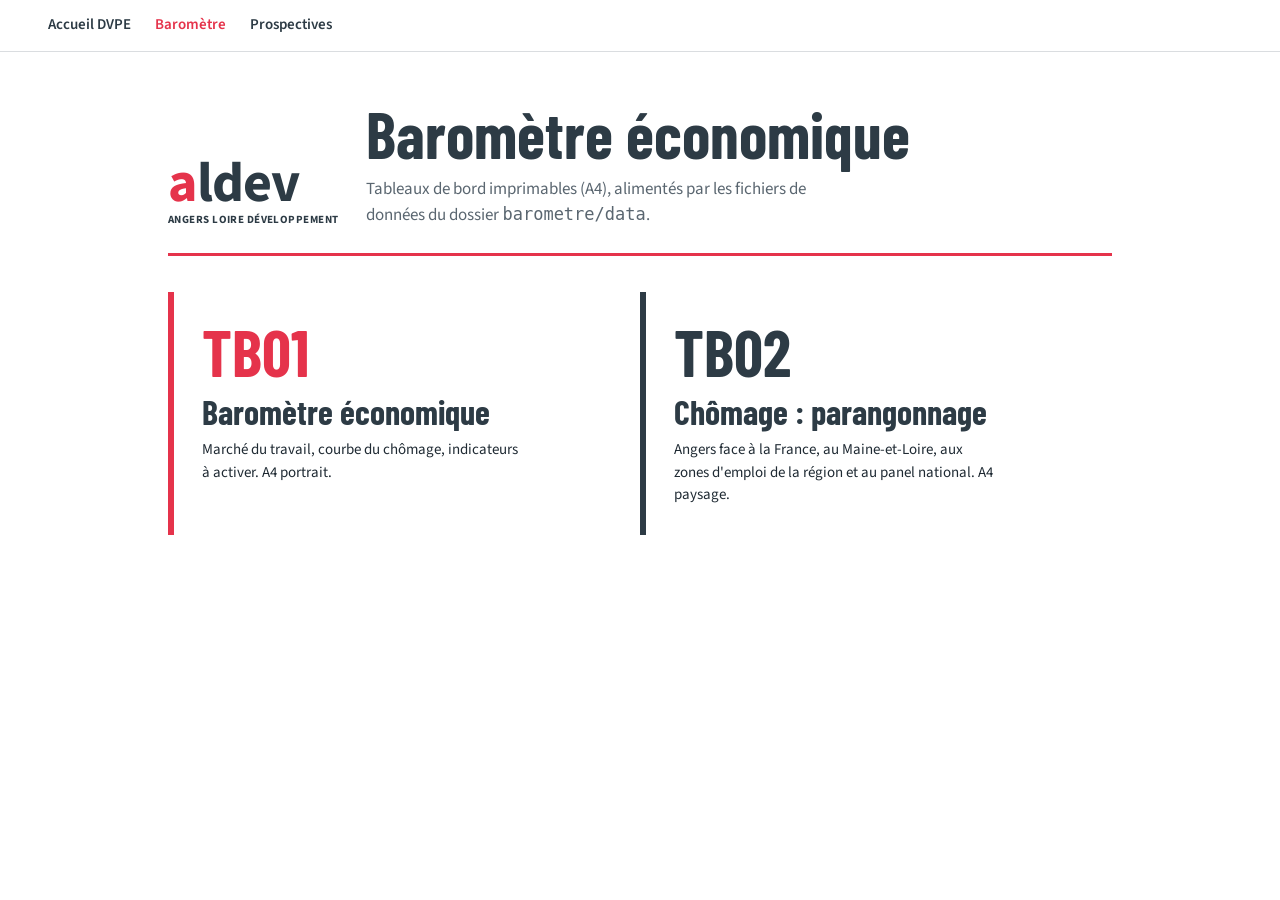
==== barometre.html @ 70fb4c6d "v0" ====
<!doctype html>
<html lang="fr">
<head>
<meta charset="utf-8">
<meta name="viewport" content="width=device-width, initial-scale=1">
<title>Baromètre · DVPE Aldev</title>
<link rel="stylesheet" href="assets/dvpe.css">
</head>
<body>
<nav class="barre-nav"><a href="index.html">Accueil DVPE</a><a href="barometre.html" aria-current="page">Baromètre</a><a href="prospectives.html">Prospectives</a></nav>
<main class="accueil">
  <header class="accueil-tete">
    <a class="marque" href="index.html" aria-label="Accueil"><span>aldev</span><small>Angers Loire Développement</small></a>
    <div>
      <h1>Baromètre économique</h1>
      <p>Tableaux de bord imprimables (A4), alimentés par les fichiers de données du dossier <code>barometre/data</code>.</p>
    </div>
  </header>
  <div class="portes">
    <a class="porte" href="barometre/TB01.html">
      <span class="chiffre">TB01</span>
      <h2>Baromètre économique</h2>
      <p>Marché du travail, courbe du chômage, indicateurs à activer. A4 portrait.</p>
    </a>
    <a class="porte" href="barometre/TB02.html">
      <span class="chiffre">TB02</span>
      <h2>Chômage : parangonnage</h2>
      <p>Angers face à la France, au Maine-et-Loire, aux zones d'emploi de la région et au panel national. A4 paysage.</p>
    </a>
  </div>
</main>
</body>
</html>
---- assets/dvpe.css ----
/* DVPE · Aldev — charte des fiches prospectives */
@import url("https://fonts.googleapis.com/css2?family=Barlow+Condensed:wght@600;700&family=Source+Sans+3:ital,wght@0,400;0,600;0,700;1,400&display=swap");

:root {
  --rouge: #E5334B; --ardoise: #2D3B45; --texte: #1F2A33; --gris: #5A6670;
  --fond-encart: #F1F2F3; --trait: #DADDE0;
  --bleu: #1F4E8C; --vert: #12706A; --brun: #8A4A0E;
  --clair: #9DB9DC; --sable: #D9BE93; --rail: #E4E7EA;
  --titres: "Barlow Condensed", "Arial Narrow", sans-serif;
  --corps: "Source Sans 3", "Segoe UI", Arial, sans-serif;
}
* { box-sizing: border-box; }
html { -webkit-text-size-adjust: 100%; }
body { margin: 0; font: 15px/1.5 var(--corps); color: var(--texte); background: #fff; }
a { color: var(--ardoise); }
a:focus-visible { outline: 3px solid var(--rouge); outline-offset: 2px; }
h1, h2, h3 { font-family: var(--titres); font-weight: 700; margin: 0; line-height: 1.05; }
h2 { font-size: 20px; letter-spacing: .02em; text-transform: uppercase; margin-bottom: 12px; }
p { margin: 0 0 10px; }
.sr { position: absolute; width: 1px; height: 1px; overflow: hidden; clip: rect(0 0 0 0); }
.todo { color: var(--gris); font-style: italic; }

/* Navigation commune */
.barre-nav { display: flex; gap: 24px; padding: 14px clamp(16px, 4vw, 48px); border-bottom: 1px solid var(--trait); font-weight: 600; }
.barre-nav a { text-decoration: none; }
.barre-nav a:hover, .barre-nav a[aria-current] { color: var(--rouge); }

/* Marque */
.marque { display: inline-flex; flex-direction: column; text-decoration: none; color: var(--ardoise); }
.marque span { font: 700 34px/1 var(--corps); letter-spacing: -.02em; }
.marque span::first-letter { color: var(--rouge); }
.marque small { font-size: 7.5px; font-weight: 700; text-transform: uppercase; letter-spacing: .04em; }

/* ---------- Fiche ---------- */
.fiche { max-width: 960px; margin: 0 auto; padding: 32px clamp(16px, 4vw, 44px) 48px; }
.f-tete { display: grid; grid-template-columns: auto 1fr auto; gap: 24px; align-items: start; padding-bottom: 14px; border-bottom: 3px solid var(--rouge); margin-bottom: 20px; }
.kicker { font: 700 14px var(--titres); letter-spacing: .1em; text-transform: uppercase; margin-bottom: 6px; }
.badge { background: #F6D97A; padding: 1px 8px; margin-left: 8px; }
.f-tete h1 { font-size: clamp(30px, 4.6vw, 40px); color: var(--ardoise); }
.f-sous { color: var(--gris); margin: 8px 0 0; }
.f-meta { display: flex; flex-direction: column; text-align: right; font-size: 13.5px; color: var(--gris); line-height: 1.7; white-space: nowrap; }
.f-meta strong { color: var(--texte); }

.fiche > section, .rangee { margin-bottom: 22px; }
.rangee.deux { display: grid; grid-template-columns: 1fr 1.2fr; gap: 16px; }
.rangee.deux > section { margin: 0; }
.encart { background: var(--fond-encart); padding: 18px; }
.tuiles { display: grid; grid-template-columns: repeat(4, 1fr); gap: 8px; margin-bottom: 12px; }
.tuiles div { background: #fff; padding: 8px 6px; text-align: center; display: flex; flex-direction: column; }
.tuiles b { font: 700 30px/1 var(--titres); color: var(--rouge); }
.tuiles span { font-size: 12.5px; line-height: 1.3; margin-top: 4px; }
.sources { font-size: 13.5px; margin: 0; }

.titre-ligne { display: flex; justify-content: space-between; align-items: baseline; gap: 16px; flex-wrap: wrap; }
.note { font-size: 13px; color: var(--gris); }
.alerte { font-size: 13px; font-weight: 700; color: #B86A00; }

.diag { display: grid; grid-template-columns: repeat(4, 1fr); gap: 18px; }
.diag div { border-top: 3px solid var(--ardoise); padding-top: 6px; display: flex; flex-direction: column; }
.diag div:last-child { border-color: var(--rouge); }
.diag div:last-child b { color: var(--rouge); }
.diag b { font: 700 34px/1.1 var(--titres); color: var(--ardoise); }
.diag span { font-size: 13.5px; line-height: 1.35; }

.puces { list-style: none; padding: 0; margin: 0 0 12px; display: flex; flex-wrap: wrap; gap: 6px; }
.puces li { border: 1px solid #9AA3AA; padding: 2px 9px; font-size: 13.5px; }

.scens { display: grid; grid-template-columns: repeat(3, 1fr); gap: 12px; }
.scen { border: 1px solid var(--trait); display: flex; flex-direction: column; --c: var(--bleu); }
.scen.c-vert { --c: var(--vert); } .scen.c-brun { --c: var(--brun); }
.scen header { background: var(--c); color: #fff; padding: 8px 12px; }
.scen h3 { font-size: 22px; }
.scen header p { margin: 0; font-size: 13px; }
.scen-corps { padding: 12px; font-size: 14px; flex: 1; }
.scen-corps p { margin-bottom: 8px; }
.scen.brouillon { border: 1.5px dashed var(--c); }
.scen.brouillon header { background: var(--fond-encart); color: var(--c); }
.scen.brouillon header p { color: var(--gris); }
.scen.brouillon h3 .todo { color: inherit; }
.scen-chiffre strong { color: var(--c); }
.declencheur { border-bottom: 1px solid var(--trait); padding-bottom: 8px; }
.declencheur strong, .carte strong { color: var(--c); }
.carte { border-top: 2px solid var(--c); padding-top: 8px; margin-top: 4px; }
.barre { position: relative; height: 14px; background: var(--rail); margin: 4px 0 10px; display: flex; flex: 1; }
.barre .rempli { background: var(--c); height: 100%; display: block; }
.barre .clair { background: var(--clair); } .barre .sable { background: var(--sable); }
.barre .part { height: 100%; display: block; }
.barre .repere { position: absolute; top: -5px; bottom: -5px; width: 2px; background: var(--texte); }
.barre-pct { display: flex; align-items: center; gap: 10px; }
.barre-pct .barre { margin: 4px 0 10px; }
.barre-pct strong { font: 700 22px var(--titres); color: var(--c); margin-top: -6px; }

.sym { font-size: 13px; } .sym.plus { color: var(--bleu); } .sym.moins { color: #C2560B; } .sym.neutre { color: #7A858E; }

.tab { width: 100%; border-collapse: collapse; font-size: 14px; }
.tab th { text-align: left; border-bottom: 2px solid var(--texte); padding: 4px 4px; font-weight: 700; }
.tab td { border-bottom: 1px solid var(--trait); padding: 4px; }
.tab .col { text-align: center; width: 13%; }
.tab th.c0 { color: var(--bleu); } .tab th.c1 { color: var(--vert); } .tab th.c2 { color: var(--brun); }
.case { display: inline-block; width: 100%; max-width: 64px; height: 16px; vertical-align: middle; }
.case.s { background: #BCD0E8; } .case.l { background: #F1A563; }
.legende .case { width: 22px; }
.legende, .note5 { font-size: 13.5px; color: var(--gris); margin-top: 8px; }
.note5 { color: var(--texte); }
.st { font-weight: 600; white-space: nowrap; }
.st.ok { color: var(--bleu); } .st.partiel { color: #A86A0A; } .st.non { color: #C2560B; }

.etapes { list-style: none; padding: 0; margin: 0 0 12px; display: flex; justify-content: space-between; gap: 6px; text-align: center; }
.etapes li { flex: 1; display: flex; flex-direction: column; align-items: center; font-size: 13px; line-height: 1.3; }
.etapes strong { font-size: 14px; margin-top: 6px; }
.etapes span:last-child { color: var(--gris); }
.pastille { width: 28px; height: 28px; border-radius: 50%; background: var(--ardoise); color: #fff; display: grid; place-items: center; font-weight: 700; }
.etapes .actuel .pastille { background: var(--rouge); }
.etapes .avenir .pastille { background: #fff; color: var(--gris); border: 1.5px dashed var(--gris); }
.sous-titre { font-size: 18px; text-transform: uppercase; margin: 16px 0 8px; }
.pistes { list-style: none; padding: 0; margin: 0; font-size: 14.5px; }
.pistes li { margin-bottom: 6px; }

.reel { background: var(--ardoise); color: #fff; padding: 20px; display: flex; flex-direction: column; }
.reel p { font-size: 14.5px; }
.reel b { color: #F48A9A; }
.reel ul { padding-left: 0; list-style: none; margin: 0 0 12px; }
.reel li { margin-bottom: 8px; } .reel li::before { content: "· "; }
.reel .liste-titre { font-weight: 700; }
.reel .todo { color: #C5CDD3; }
.apport { margin-top: auto !important; border-top: 1px solid #56646E; padding-top: 14px; }

.f-pied { display: flex; justify-content: space-between; gap: 16px; border-top: 1px solid var(--trait); padding-top: 10px; font-size: 13px; color: var(--gris); }
.f-nav { display: flex; justify-content: space-between; margin-top: 28px; font-weight: 600; }
.erreur { color: var(--rouge); font-weight: 600; padding: 48px 0; }

/* ---------- Accueil ---------- */
.accueil { max-width: 1040px; margin: 0 auto; padding: 48px clamp(16px, 4vw, 48px) 64px; }
.accueil-tete { display: grid; grid-template-columns: auto 1fr; gap: 28px; align-items: end; border-bottom: 3px solid var(--rouge); padding-bottom: 24px; }
.accueil-tete .marque span { font-size: 56px; }
.accueil-tete .marque small { font-size: 11px; }
.accueil-tete h1 { font-size: clamp(38px, 6vw, 64px); color: var(--ardoise); }
.accueil-tete p { color: var(--gris); margin: 10px 0 0; max-width: 62ch; font-size: 17px; }
.portes { display: grid; grid-template-columns: 1fr 1fr; gap: 0; margin-top: 36px; }
.porte { display: flex; flex-direction: column; gap: 10px; padding: 28px; text-decoration: none; color: var(--texte); border-left: 6px solid var(--c, var(--rouge)); }
.porte + .porte { --c: var(--ardoise); }
.porte:hover h2 { text-decoration: underline; }
.porte h2 { font-size: 34px; text-transform: none; letter-spacing: 0; margin: 0; color: var(--ardoise); }
.porte .chiffre { font: 700 64px/1 var(--titres); color: var(--c, var(--rouge)); }
.porte p { margin: 0; max-width: 46ch; }
.porte .lien-sec { margin-top: auto; font-size: 13.5px; color: var(--gris); }
.lien-sec a { color: var(--gris); }
.accueil-pied { margin-top: 48px; font-size: 13px; color: var(--gris); border-top: 1px solid var(--trait); padding-top: 12px; }

/* ---------- Liste des prospectives ---------- */
.frise { overflow-x: auto; margin: 32px 0 40px; }
.frise-grille { position: relative; min-width: 640px; }
.frise-annees { display: grid; border-bottom: 2px solid var(--texte); font: 700 16px var(--titres); color: var(--gris); }
.frise-annees span { border-left: 1px solid var(--trait); padding: 0 6px 4px; }
.frise-ligne { position: relative; height: 34px; border-left: 1px solid transparent; }
.frise-ligne a { position: absolute; top: 6px; height: 22px; background: var(--ardoise); color: #fff; text-decoration: none; font: 600 13px/22px var(--corps); padding: 0 8px; white-space: nowrap; min-width: 26px; }
.frise-ligne a.en-cours { background: repeating-linear-gradient(135deg, var(--rouge) 0 8px, #EC5D70 8px 16px); }
.frise-ligne a:hover { background: var(--rouge); }
.frise-ligne .lib { position: absolute; top: 6px; font-size: 13px; line-height: 22px; color: var(--gris); white-space: nowrap; }
.aujourdhui { position: absolute; top: 0; bottom: 0; width: 0; border-left: 2px dashed var(--rouge); }
.cat { list-style: none; padding: 0; margin: 0; }
.cat li { display: grid; grid-template-columns: 64px 1fr auto; gap: 20px; padding: 18px 0; border-bottom: 1px solid var(--trait); align-items: baseline; }
.cat .num { font: 700 44px/1 var(--titres); color: var(--rouge); }
.cat h2 { text-transform: none; letter-spacing: 0; font-size: 26px; margin: 0 0 4px; }
.cat h2 a { text-decoration: none; color: var(--ardoise); }
.cat h2 a:hover { color: var(--rouge); }
.cat p { margin: 0; color: var(--gris); }
.cat .per { text-align: right; font-size: 13.5px; color: var(--gris); white-space: nowrap; }
.cat .per strong { color: var(--texte); display: block; }

/* ---------- Baromètre (export de l'artefact) ---------- */
.baro-cadre { overflow-x: auto; padding: 24px 16px 48px; background: #E9ECEE; }
.baro-page { width: 794px; margin: 0 auto; box-shadow: 0 1px 0 #C9CED2; }

/* ---------- Responsive ---------- */
@media (max-width: 820px) {
  .f-tete { grid-template-columns: 1fr; gap: 12px; }
  .f-meta { text-align: left; }
  .rangee.deux, .scens, .portes { grid-template-columns: 1fr; }
  .diag { grid-template-columns: 1fr 1fr; }
  .tuiles { grid-template-columns: 1fr 1fr; }
  .accueil-tete { grid-template-columns: 1fr; }
  .cat li { grid-template-columns: 48px 1fr; }
  .cat .per { grid-column: 2; text-align: left; }
  .porte + .porte { margin-top: 16px; }
}
@media print {
  @page { size: A4; margin: 10mm; }
  body { font-size: 11px; }
  .barre-nav, .f-nav { display: none; }
  .fiche { padding: 0; max-width: none; }
  .reel, .scen header, .barre span, .case, .pastille, .encart { -webkit-print-color-adjust: exact; print-color-adjust: exact; }
}
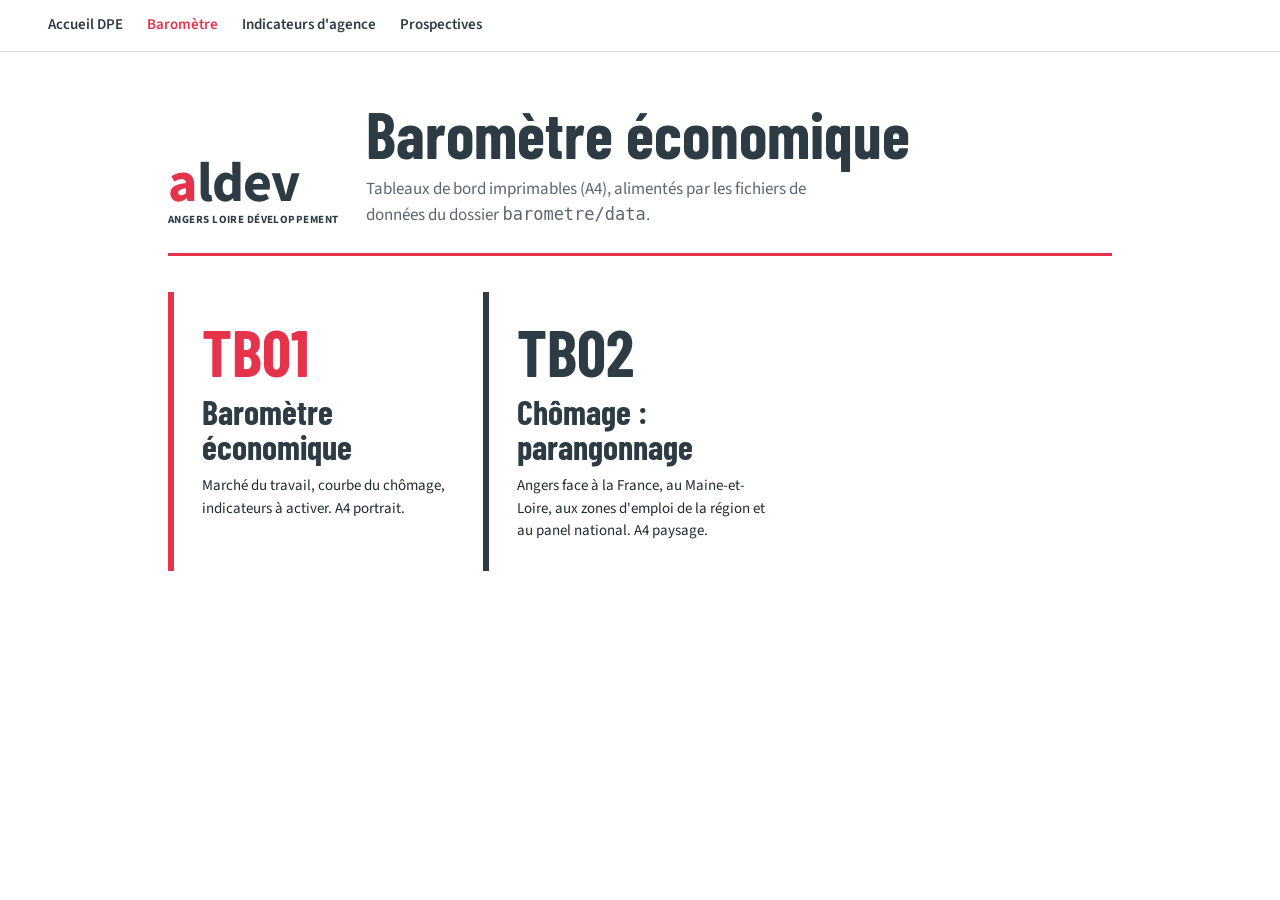
==== commit cc969134: "v1" ====
--- a/barometre.html
+++ b/barometre.html
@@ -3,11 +3,11 @@
 <head>
 <meta charset="utf-8">
 <meta name="viewport" content="width=device-width, initial-scale=1">
-<title>Baromètre · DVPE Aldev</title>
+<title>Baromètre · DPE Aldev</title>
 <link rel="stylesheet" href="assets/dvpe.css">
 </head>
 <body>
-<nav class="barre-nav"><a href="index.html">Accueil DVPE</a><a href="barometre.html" aria-current="page">Baromètre</a><a href="prospectives.html">Prospectives</a></nav>
+<nav class="barre-nav"><a href="index.html">Accueil DPE</a><a href="barometre.html" aria-current="page">Baromètre</a><a href="agence/indicateurs.html">Indicateurs d'agence</a><a href="prospectives.html">Prospectives</a></nav>
 <main class="accueil">
   <header class="accueil-tete">
     <a class="marque" href="index.html" aria-label="Accueil"><span>aldev</span><small>Angers Loire Développement</small></a>
--- a/assets/dvpe.css
+++ b/assets/dvpe.css
@@ -1,4 +1,4 @@
-/* DVPE · Aldev — charte des fiches prospectives */
+/* DPE · Aldev — charte des fiches prospectives */
 @import url("https://fonts.googleapis.com/css2?family=Barlow+Condensed:wght@600;700&family=Source+Sans+3:ital,wght@0,400;0,600;0,700;1,400&display=swap");
 
 :root {
@@ -136,9 +136,10 @@
 .accueil-tete .marque small { font-size: 11px; }
 .accueil-tete h1 { font-size: clamp(38px, 6vw, 64px); color: var(--ardoise); }
 .accueil-tete p { color: var(--gris); margin: 10px 0 0; max-width: 62ch; font-size: 17px; }
-.portes { display: grid; grid-template-columns: 1fr 1fr; gap: 0; margin-top: 36px; }
+.portes { display: grid; grid-template-columns: repeat(3, 1fr); gap: 0; margin-top: 36px; }
 .porte { display: flex; flex-direction: column; gap: 10px; padding: 28px; text-decoration: none; color: var(--texte); border-left: 6px solid var(--c, var(--rouge)); }
 .porte + .porte { --c: var(--ardoise); }
+.porte:nth-child(3) { --c: #3E7C8C; }
 .porte:hover h2 { text-decoration: underline; }
 .porte h2 { font-size: 34px; text-transform: none; letter-spacing: 0; margin: 0; color: var(--ardoise); }
 .porte .chiffre { font: 700 64px/1 var(--titres); color: var(--c, var(--rouge)); }
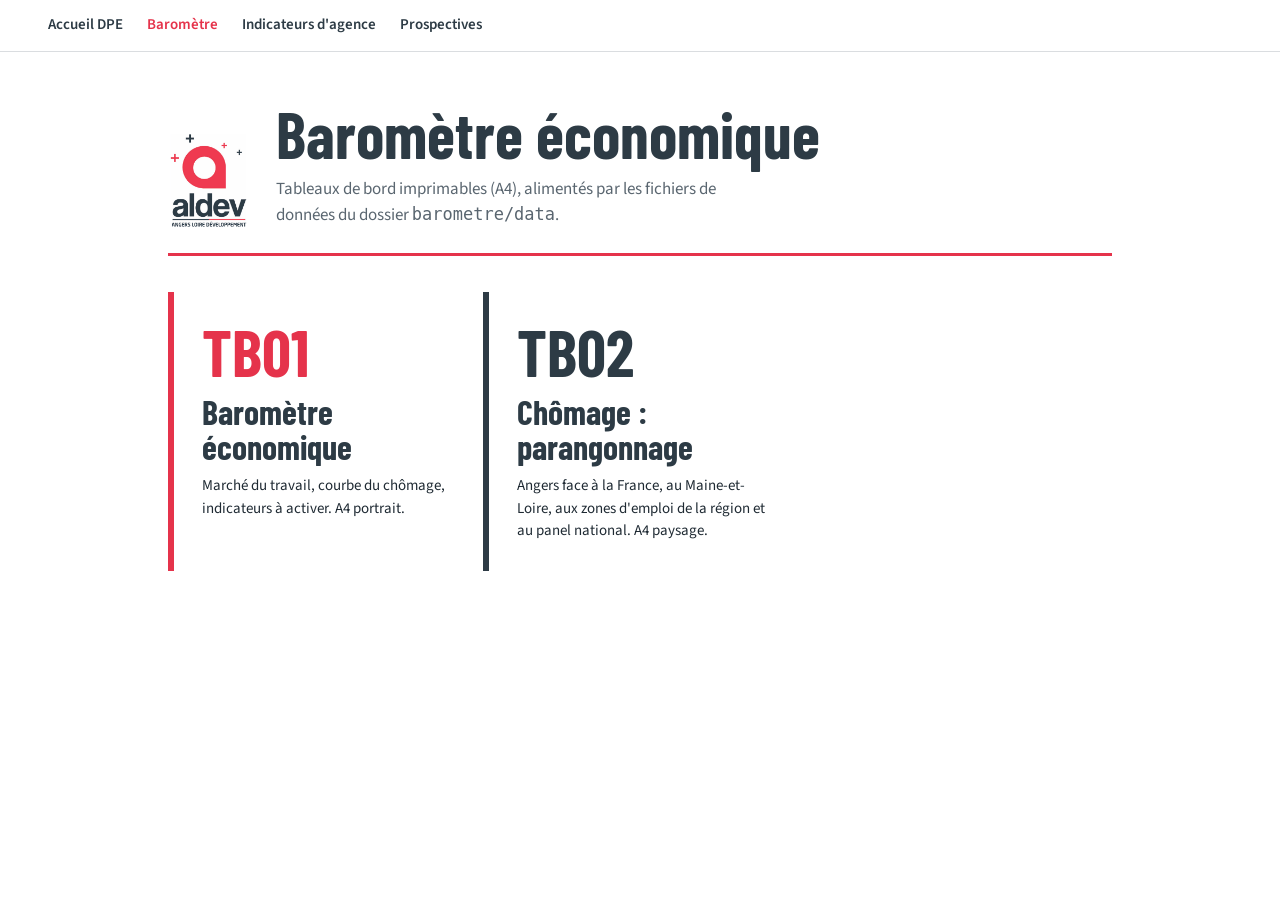
==== commit ac9e3a73: "v1.0.08.1407" ====
--- a/barometre.html
+++ b/barometre.html
@@ -10,7 +10,7 @@
 <nav class="barre-nav"><a href="index.html">Accueil DPE</a><a href="barometre.html" aria-current="page">Baromètre</a><a href="agence/indicateurs.html">Indicateurs d'agence</a><a href="prospectives.html">Prospectives</a></nav>
 <main class="accueil">
   <header class="accueil-tete">
-    <a class="marque" href="index.html" aria-label="Accueil"><span>aldev</span><small>Angers Loire Développement</small></a>
+    <a class="marque" href="index.html" title="Accueil DPE"><img src="assets/logo-aldev.png" alt="Aldev — Angers Loire Développement" width="300" height="361"></a>
     <div>
       <h1>Baromètre économique</h1>
       <p>Tableaux de bord imprimables (A4), alimentés par les fichiers de données du dossier <code>barometre/data</code>.</p>
--- a/assets/dvpe.css
+++ b/assets/dvpe.css
@@ -21,15 +21,16 @@
 .todo { color: var(--gris); font-style: italic; }
 
 /* Navigation commune */
-.barre-nav { display: flex; gap: 24px; padding: 14px clamp(16px, 4vw, 48px); border-bottom: 1px solid var(--trait); font-weight: 600; }
+.barre-nav { display: flex; flex-wrap: wrap; align-items: center; gap: 8px 24px; padding: 14px clamp(16px, 4vw, 48px); border-bottom: 1px solid var(--trait); font-weight: 600; }
+.bouton-pdf { margin-left: auto; font: 600 14px var(--corps); color: var(--ardoise); background: #fff; border: 1.5px solid var(--ardoise); padding: 4px 12px; cursor: pointer; }
+.bouton-pdf:hover { background: var(--ardoise); color: #fff; }
+.bouton-pdf:focus-visible { outline: 3px solid var(--rouge); outline-offset: 2px; }
 .barre-nav a { text-decoration: none; }
 .barre-nav a:hover, .barre-nav a[aria-current] { color: var(--rouge); }
 
-/* Marque */
-.marque { display: inline-flex; flex-direction: column; text-decoration: none; color: var(--ardoise); }
-.marque span { font: 700 34px/1 var(--corps); letter-spacing: -.02em; }
-.marque span::first-letter { color: var(--rouge); }
-.marque small { font-size: 7.5px; font-weight: 700; text-transform: uppercase; letter-spacing: .04em; }
+/* Marque : logo Aldev (assets/logo-aldev.png, 300 × 361) */
+.marque { display: inline-block; line-height: 0; text-decoration: none; }
+.marque img { display: block; height: 56px; width: auto; }
 
 /* ---------- Fiche ---------- */
 .fiche { max-width: 960px; margin: 0 auto; padding: 32px clamp(16px, 4vw, 44px) 48px; }
@@ -127,13 +128,30 @@
 
 .f-pied { display: flex; justify-content: space-between; gap: 16px; border-top: 1px solid var(--trait); padding-top: 10px; font-size: 13px; color: var(--gris); }
 .f-nav { display: flex; justify-content: space-between; margin-top: 28px; font-weight: 600; }
+
+/* Sources dépliables (champ « liens ») — cible des QR codes : fiche.html?n=N#sources */
+details.sources { margin-top: 24px; border-top: 3px solid var(--ardoise); scroll-margin-top: 16px; }
+details.sources > summary { cursor: pointer; padding: 10px 0; font: 700 20px var(--titres); letter-spacing: .02em; text-transform: uppercase; color: var(--ardoise); list-style: none; display: flex; align-items: center; gap: 10px; }
+details.sources > summary::-webkit-details-marker { display: none; }
+details.sources > summary::before { content: "▸"; color: var(--rouge); font-size: 16px; transition: transform .15s; }
+details.sources[open] > summary::before { transform: rotate(90deg); }
+details.sources > summary:hover { color: var(--rouge); }
+details.sources > summary:focus-visible { outline: 3px solid var(--rouge); outline-offset: 2px; }
+.src-groupes { columns: 2 340px; column-gap: 32px; padding-bottom: 8px; }
+.src-groupe { break-inside: avoid-column; margin-bottom: 16px; }
+.src-groupe h3 { font-size: 16px; text-transform: uppercase; letter-spacing: .04em; color: var(--ardoise); border-bottom: 1px solid var(--trait); padding-bottom: 4px; margin-bottom: 6px; }
+.src-groupe h3 span { color: var(--gris); font-weight: 600; }
+.src-groupe ul { list-style: none; padding: 0; margin: 0; font-size: 14px; line-height: 1.4; }
+.src-groupe li { padding: 4px 0; border-bottom: 1px dotted var(--trait); break-inside: avoid; overflow-wrap: anywhere; }
+.src-groupe li a { color: var(--ardoise); text-decoration-color: var(--rouge); text-underline-offset: 2px; }
+.src-groupe li a:hover { color: var(--rouge); }
+.src-meta { color: var(--gris); font-size: 13px; white-space: nowrap; }
 .erreur { color: var(--rouge); font-weight: 600; padding: 48px 0; }
 
 /* ---------- Accueil ---------- */
 .accueil { max-width: 1040px; margin: 0 auto; padding: 48px clamp(16px, 4vw, 48px) 64px; }
 .accueil-tete { display: grid; grid-template-columns: auto 1fr; gap: 28px; align-items: end; border-bottom: 3px solid var(--rouge); padding-bottom: 24px; }
-.accueil-tete .marque span { font-size: 56px; }
-.accueil-tete .marque small { font-size: 11px; }
+.accueil-tete .marque img { height: 96px; }
 .accueil-tete h1 { font-size: clamp(38px, 6vw, 64px); color: var(--ardoise); }
 .accueil-tete p { color: var(--gris); margin: 10px 0 0; max-width: 62ch; font-size: 17px; }
 .portes { display: grid; grid-template-columns: repeat(3, 1fr); gap: 0; margin-top: 36px; }
@@ -143,6 +161,7 @@
 .porte:hover h2 { text-decoration: underline; }
 .porte h2 { font-size: 34px; text-transform: none; letter-spacing: 0; margin: 0; color: var(--ardoise); }
 .porte .chiffre { font: 700 64px/1 var(--titres); color: var(--c, var(--rouge)); }
+.porte .chiffre.petit { font-size: 34px; line-height: 64px; }
 .porte p { margin: 0; max-width: 46ch; }
 .porte .lien-sec { margin-top: auto; font-size: 13.5px; color: var(--gris); }
 .lien-sec a { color: var(--gris); }
@@ -175,20 +194,35 @@
 
 /* ---------- Responsive ---------- */
 @media (max-width: 820px) {
-  .f-tete { grid-template-columns: 1fr; gap: 12px; }
-  .f-meta { text-align: left; }
-  .rangee.deux, .scens, .portes { grid-template-columns: 1fr; }
-  .diag { grid-template-columns: 1fr 1fr; }
-  .tuiles { grid-template-columns: 1fr 1fr; }
+  html:not(.impr) .f-tete { grid-template-columns: 1fr; gap: 12px; }
+  html:not(.impr) .f-meta { text-align: left; }
+  html:not(.impr) .rangee.deux, html:not(.impr) .scens, .portes { grid-template-columns: 1fr; }
+  html:not(.impr) .diag { grid-template-columns: 1fr 1fr; }
+  html:not(.impr) .tuiles { grid-template-columns: 1fr 1fr; }
   .accueil-tete { grid-template-columns: 1fr; }
+  .accueil-tete .marque img { height: 72px; }
   .cat li { grid-template-columns: 48px 1fr; }
   .cat .per { grid-column: 2; text-align: left; }
   .porte + .porte { margin-top: 16px; }
 }
+@media (max-width: 480px) {
+  .barre-nav { gap: 6px 16px; font-size: 14px; }
+  .bouton-pdf { margin-left: 0; }
+  html:not(.impr) .f-meta { white-space: normal; }
+  .src-meta { white-space: normal; }
+}
+
+/* ---------- Impression / export PDF : une page A4 portrait ----------
+   html.impr est posé par DVPE.preparerImpression (beforeprint) : il fixe la mise en page imprimée,
+   la mesure, puis applique un zoom pour que la fiche tienne sur une seule page. */
+html.impr .fiche { max-width: none; padding: 0; margin: 0; }
+html.impr .f-tete h1 { font-size: 40px; }
+html.impr .f-nav, html.impr details.sources, html.impr .barre-nav { display: none; }
+html.impr .fiche > section, html.impr .rangee, html.impr .scen, html.impr .encart, html.impr .reel, html.impr .f-tete, html.impr .f-pied { break-inside: avoid; page-break-inside: avoid; }
 @media print {
-  @page { size: A4; margin: 10mm; }
-  body { font-size: 11px; }
-  .barre-nav, .f-nav { display: none; }
+  @page { size: A4 portrait; margin: 8mm; }
+  .barre-nav, .f-nav, .bouton-pdf, details.sources { display: none !important; }
   .fiche { padding: 0; max-width: none; }
+  .fiche > section, .rangee, .scen, .encart, .reel, .f-tete, .f-pied { break-inside: avoid; page-break-inside: avoid; }
   .reel, .scen header, .barre span, .case, .pastille, .encart { -webkit-print-color-adjust: exact; print-color-adjust: exact; }
 }
